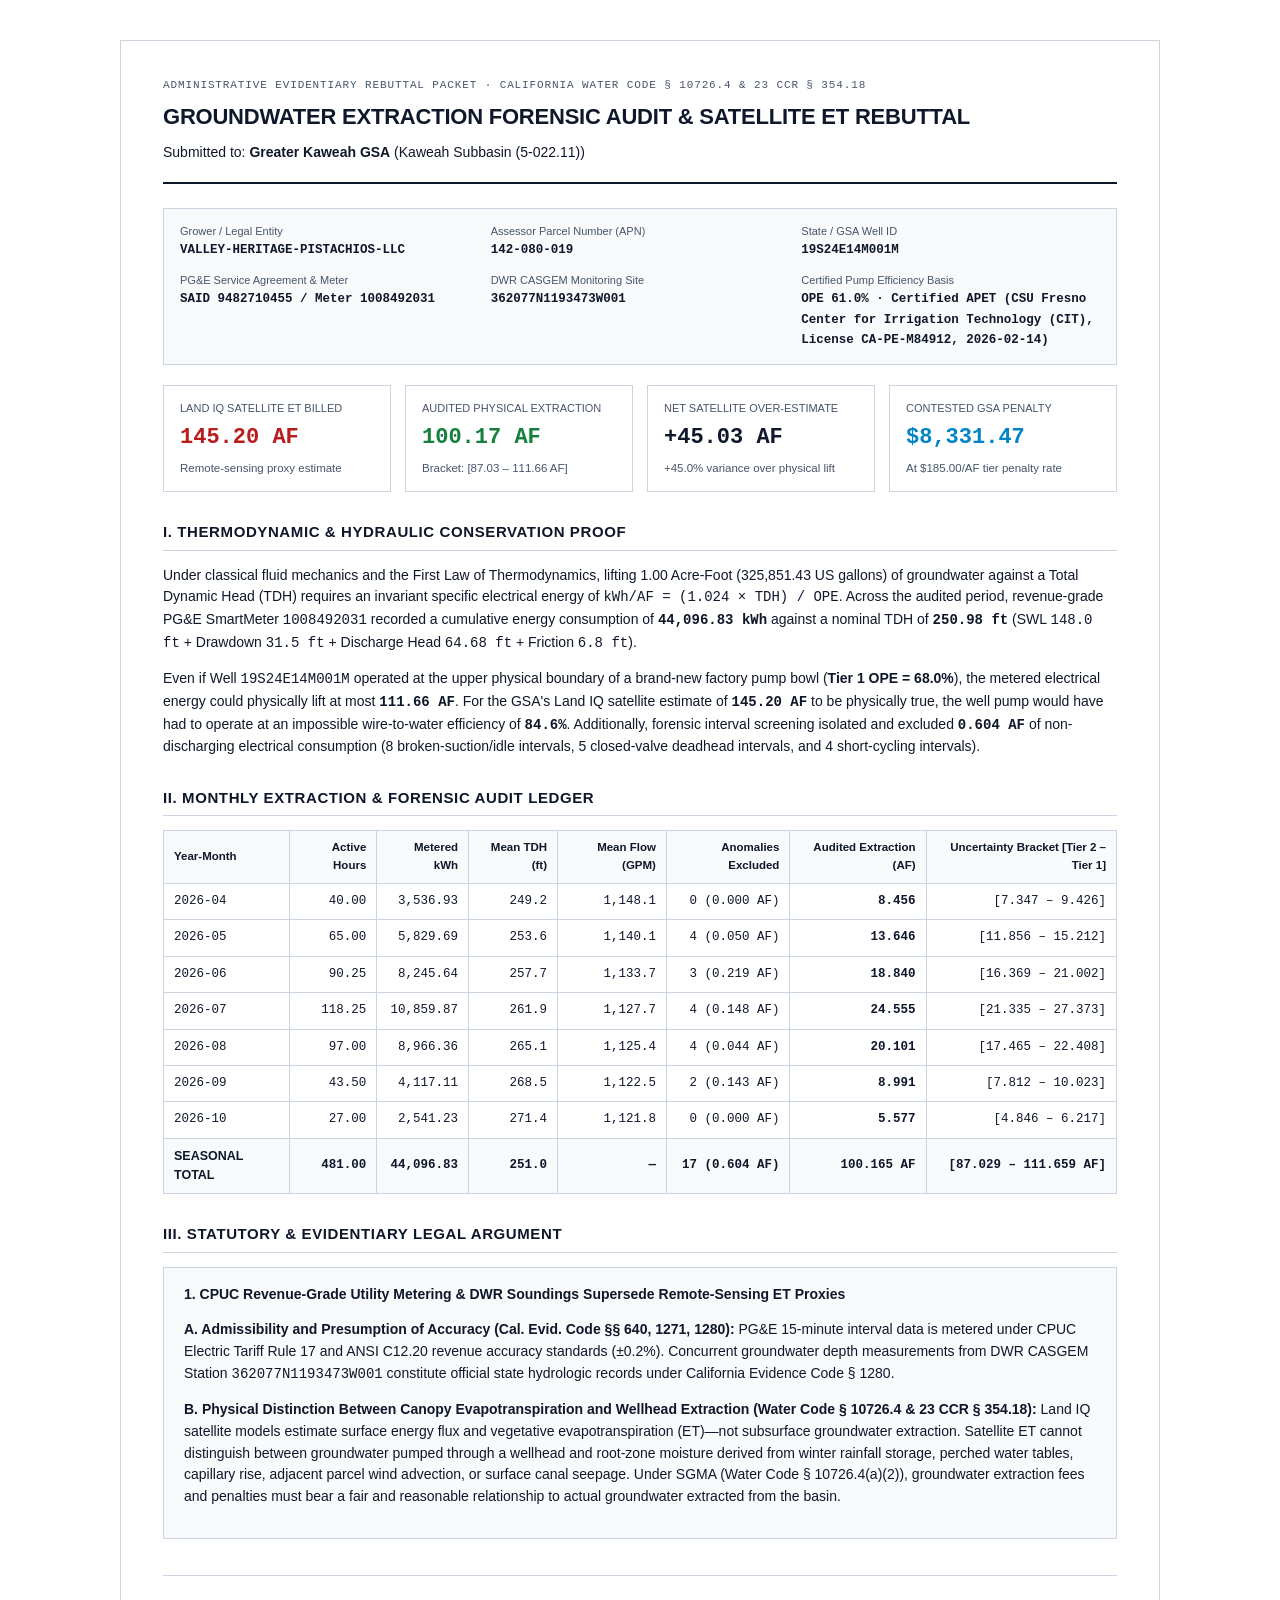
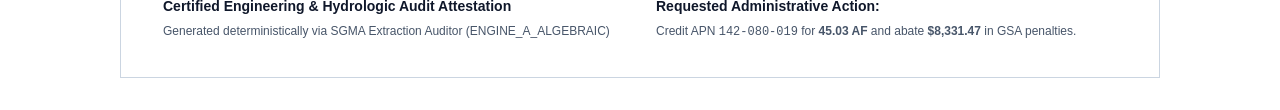
==== reports/audit_2026.html @ b25d6b6a "feat: initialize SGMA extraction auditor project Set up React/Vite scaffolding with TypeScript, Tail" ====
<!DOCTYPE html>
<html lang="en">
<head>
  <meta charset="UTF-8" />
  <title>SGMA Evidentiary Rebuttal Packet — VALLEY-HERITAGE-PISTACHIOS-LLC (142-080-019)</title>
  <style>
    :root {
      --ink: #0f172a;
      --muted: #475569;
      --border: #cbd5e1;
      --bg-panel: #f8fafc;
      --accent: #0284c7;
      --alert: #b91c1c;
      --ok: #15803d;
    }
    * { box-sizing: border-box; }
    body {
      font-family: "IBM Plex Sans", -apple-system, BlinkMacSystemFont, "Segoe UI", Roboto, sans-serif;
      color: var(--ink);
      background: #ffffff;
      margin: 0;
      padding: 40px;
      line-height: 1.55;
      font-size: 14px;
    }
    .packet {
      max-width: 1040px;
      margin: 0 auto;
      border: 1px solid var(--border);
      padding: 36px 42px;
    }
    header {
      border-bottom: 2px solid var(--ink);
      padding-bottom: 18px;
      margin-bottom: 24px;
    }
    .kicker {
      font-family: "IBM Plex Mono", monospace;
      font-size: 11px;
      letter-spacing: 0.08em;
      text-transform: uppercase;
      color: var(--muted);
      margin-bottom: 6px;
    }
    h1 {
      font-size: 22px;
      margin: 0 0 8px 0;
      letter-spacing: -0.01em;
    }
    h2 {
      font-size: 15px;
      text-transform: uppercase;
      letter-spacing: 0.04em;
      border-bottom: 1px solid var(--border);
      padding-bottom: 6px;
      margin-top: 28px;
      margin-bottom: 14px;
    }
    .meta-grid {
      display: grid;
      grid-template-columns: repeat(3, 1fr);
      gap: 12px;
      background: var(--bg-panel);
      border: 1px solid var(--border);
      padding: 14px 16px;
      font-size: 12.5px;
    }
    .meta-grid div span {
      display: block;
      color: var(--muted);
      font-size: 11px;
    }
    .kpi-grid {
      display: grid;
      grid-template-columns: repeat(4, 1fr);
      gap: 14px;
      margin: 20px 0;
    }
    .kpi-box {
      border: 1px solid var(--border);
      padding: 14px 16px;
      background: #fff;
    }
    .kpi-box .label {
      font-size: 11px;
      color: var(--muted);
      text-transform: uppercase;
    }
    .kpi-box .val {
      font-family: "IBM Plex Mono", monospace;
      font-size: 22px;
      font-weight: 700;
      margin-top: 4px;
    }
    .kpi-box .sub {
      font-size: 11.5px;
      color: var(--muted);
      margin-top: 4px;
    }
    table {
      width: 100%;
      border-collapse: collapse;
      margin: 14px 0 22px 0;
      font-size: 12.5px;
    }
    th, td {
      border: 1px solid var(--border);
      padding: 8px 10px;
      text-align: left;
    }
    th {
      background: var(--bg-panel);
      font-weight: 600;
      font-size: 11.5px;
    }
    .mono {
      font-family: "IBM Plex Mono", monospace;
      font-variant-numeric: tabular-nums;
    }
    .num { text-align: right; }
    .strong { font-weight: 700; }
    .legal-box {
      background: var(--bg-panel);
      border: 1px solid var(--border);
      padding: 16px 20px;
      margin-top: 14px;
    }
    .legal-box h3 {
      margin-top: 0;
      font-size: 14px;
    }
    .sig-block {
      margin-top: 36px;
      display: grid;
      grid-template-columns: 1fr 1fr;
      gap: 32px;
      padding-top: 20px;
      border-top: 1px solid var(--border);
    }
  </style>
</head>
<body>
  <div class="packet">
    <header>
      <div class="kicker">Administrative Evidentiary Rebuttal Packet · California Water Code § 10726.4 &amp; 23 CCR § 354.18</div>
      <h1>GROUNDWATER EXTRACTION FORENSIC AUDIT &amp; SATELLITE ET REBUTTAL</h1>
      <div>Submitted to: <strong>Greater Kaweah GSA</strong> (Kaweah Subbasin (5-022.11))</div>
    </header>

    <div class="meta-grid">
      <div><span>Grower / Legal Entity</span><strong class="mono">VALLEY-HERITAGE-PISTACHIOS-LLC</strong></div>
      <div><span>Assessor Parcel Number (APN)</span><strong class="mono">142-080-019</strong></div>
      <div><span>State / GSA Well ID</span><strong class="mono">19S24E14M001M</strong></div>
      <div><span>PG&amp;E Service Agreement &amp; Meter</span><strong class="mono">SAID 9482710455 / Meter 1008492031</strong></div>
      <div><span>DWR CASGEM Monitoring Site</span><strong class="mono">362077N1193473W001</strong></div>
      <div><span>Certified Pump Efficiency Basis</span><strong class="mono">OPE 61.0% · Certified APET (CSU Fresno Center for Irrigation Technology (CIT), License CA-PE-M84912, 2026-02-14)</strong></div>
    </div>

    <div class="kpi-grid">
      <div class="kpi-box">
        <div class="label">Land IQ Satellite ET Billed</div>
        <div class="val" style="color: var(--alert);">145.20 AF</div>
        <div class="sub">Remote-sensing proxy estimate</div>
      </div>
      <div class="kpi-box">
        <div class="label">Audited Physical Extraction</div>
        <div class="val" style="color: var(--ok);">100.17 AF</div>
        <div class="sub">Bracket: [87.03 – 111.66 AF]</div>
      </div>
      <div class="kpi-box">
        <div class="label">Net Satellite Over-Estimate</div>
        <div class="val">+45.03 AF</div>
        <div class="sub">+45.0% variance over physical lift</div>
      </div>
      <div class="kpi-box">
        <div class="label">Contested GSA Penalty</div>
        <div class="val" style="color: var(--accent);">$8,331.47</div>
        <div class="sub">At $185.00/AF tier penalty rate</div>
      </div>
    </div>

    <h2>I. Thermodynamic &amp; Hydraulic Conservation Proof</h2>
    <p>
      Under classical fluid mechanics and the First Law of Thermodynamics, lifting 1.00 Acre-Foot (325,851.43 US gallons)
      of groundwater against a Total Dynamic Head (TDH) requires an invariant specific electrical energy of
      <span class="mono">kWh/AF = (1.024 × TDH) / OPE</span>.
      Across the audited period, revenue-grade PG&amp;E SmartMeter <span class="mono">1008492031</span> recorded a cumulative energy consumption of
      <strong class="mono">44,096.83 kWh</strong> against a nominal TDH of <strong class="mono">250.98 ft</strong>
      (SWL <span class="mono">148.0 ft</span> + Drawdown <span class="mono">31.5 ft</span> +
      Discharge Head <span class="mono">64.68 ft</span> + Friction <span class="mono">6.8 ft</span>).
    </p>
    <p>
      Even if Well <span class="mono">19S24E14M001M</span> operated at the upper physical boundary of a brand-new factory pump bowl
      (<strong>Tier 1 OPE = 68.0%</strong>), the metered electrical energy could physically lift at most
      <strong class="mono">111.66 AF</strong>.
      For the GSA's Land IQ satellite estimate of <strong class="mono">145.20 AF</strong> to be physically true,
      the well pump would have had to operate at an impossible wire-to-water efficiency of
      <strong class="mono">84.6%</strong>.
      Additionally, forensic interval screening isolated and excluded <strong class="mono">0.604 AF</strong> of
      non-discharging electrical consumption (8 broken-suction/idle intervals,
      5 closed-valve deadhead intervals, and 4 short-cycling intervals).
    </p>

    <h2>II. Monthly Extraction &amp; Forensic Audit Ledger</h2>
    <table>
      <thead>
        <tr>
          <th>Year-Month</th>
          <th class="num">Active Hours</th>
          <th class="num">Metered kWh</th>
          <th class="num">Mean TDH (ft)</th>
          <th class="num">Mean Flow (GPM)</th>
          <th class="num">Anomalies Excluded</th>
          <th class="num">Audited Extraction (AF)</th>
          <th class="num">Uncertainty Bracket [Tier 2 – Tier 1]</th>
        </tr>
      </thead>
      <tbody>
        
                <tr>
                  <td class="mono">2026-04</td>
                  <td class="mono num">40.00</td>
                  <td class="mono num">3,536.93</td>
                  <td class="mono num">249.2</td>
                  <td class="mono num">1,148.1</td>
                  <td class="mono num">0 (0.000 AF)</td>
                  <td class="mono num strong">8.456</td>
                  <td class="mono num">[7.347 – 9.426]</td>
                </tr>
                
                <tr>
                  <td class="mono">2026-05</td>
                  <td class="mono num">65.00</td>
                  <td class="mono num">5,829.69</td>
                  <td class="mono num">253.6</td>
                  <td class="mono num">1,140.1</td>
                  <td class="mono num">4 (0.050 AF)</td>
                  <td class="mono num strong">13.646</td>
                  <td class="mono num">[11.856 – 15.212]</td>
                </tr>
                
                <tr>
                  <td class="mono">2026-06</td>
                  <td class="mono num">90.25</td>
                  <td class="mono num">8,245.64</td>
                  <td class="mono num">257.7</td>
                  <td class="mono num">1,133.7</td>
                  <td class="mono num">3 (0.219 AF)</td>
                  <td class="mono num strong">18.840</td>
                  <td class="mono num">[16.369 – 21.002]</td>
                </tr>
                
                <tr>
                  <td class="mono">2026-07</td>
                  <td class="mono num">118.25</td>
                  <td class="mono num">10,859.87</td>
                  <td class="mono num">261.9</td>
                  <td class="mono num">1,127.7</td>
                  <td class="mono num">4 (0.148 AF)</td>
                  <td class="mono num strong">24.555</td>
                  <td class="mono num">[21.335 – 27.373]</td>
                </tr>
                
                <tr>
                  <td class="mono">2026-08</td>
                  <td class="mono num">97.00</td>
                  <td class="mono num">8,966.36</td>
                  <td class="mono num">265.1</td>
                  <td class="mono num">1,125.4</td>
                  <td class="mono num">4 (0.044 AF)</td>
                  <td class="mono num strong">20.101</td>
                  <td class="mono num">[17.465 – 22.408]</td>
                </tr>
                
                <tr>
                  <td class="mono">2026-09</td>
                  <td class="mono num">43.50</td>
                  <td class="mono num">4,117.11</td>
                  <td class="mono num">268.5</td>
                  <td class="mono num">1,122.5</td>
                  <td class="mono num">2 (0.143 AF)</td>
                  <td class="mono num strong">8.991</td>
                  <td class="mono num">[7.812 – 10.023]</td>
                </tr>
                
                <tr>
                  <td class="mono">2026-10</td>
                  <td class="mono num">27.00</td>
                  <td class="mono num">2,541.23</td>
                  <td class="mono num">271.4</td>
                  <td class="mono num">1,121.8</td>
                  <td class="mono num">0 (0.000 AF)</td>
                  <td class="mono num strong">5.577</td>
                  <td class="mono num">[4.846 – 6.217]</td>
                </tr>
                
      </tbody>
      <tfoot>
        <tr class="strong" style="background: var(--bg-panel);">
          <td>SEASONAL TOTAL</td>
          <td class="mono num">481.00</td>
          <td class="mono num">44,096.83</td>
          <td class="mono num">251.0</td>
          <td class="mono num">—</td>
          <td class="mono num">17 (0.604 AF)</td>
          <td class="mono num">100.165 AF</td>
          <td class="mono num">[87.029 – 111.659 AF]</td>
        </tr>
      </tfoot>
    </table>

    <h2>III. Statutory &amp; Evidentiary Legal Argument</h2>
    <div class="legal-box">
      <h3>1. CPUC Revenue-Grade Utility Metering &amp; DWR Soundings Supersede Remote-Sensing ET Proxies</h3>
      <p>
        <strong>A. Admissibility and Presumption of Accuracy (Cal. Evid. Code §§ 640, 1271, 1280):</strong>
        PG&amp;E 15-minute interval data is metered under CPUC Electric Tariff Rule 17 and ANSI C12.20 revenue accuracy standards (±0.2%).
        Concurrent groundwater depth measurements from DWR CASGEM Station <span class="mono">362077N1193473W001</span> constitute official
        state hydrologic records under California Evidence Code § 1280.
      </p>
      <p>
        <strong>B. Physical Distinction Between Canopy Evapotranspiration and Wellhead Extraction (Water Code § 10726.4 &amp; 23 CCR § 354.18):</strong>
        Land IQ satellite models estimate surface energy flux and vegetative evapotranspiration (ET)—not subsurface groundwater extraction.
        Satellite ET cannot distinguish between groundwater pumped through a wellhead and root-zone moisture derived from winter rainfall storage,
        perched water tables, capillary rise, adjacent parcel wind advection, or surface canal seepage. Under SGMA (Water Code § 10726.4(a)(2)),
        groundwater extraction fees and penalties must bear a fair and reasonable relationship to actual groundwater extracted from the basin.
      </p>
    </div>

    <div class="sig-block">
      <div>
        <div><strong>Certified Engineering &amp; Hydrologic Audit Attestation</strong></div>
        <div style="color: var(--muted); font-size: 12px; margin-top: 4px;">
          Generated deterministically via SGMA Extraction Auditor (ENGINE_A_ALGEBRAIC)
        </div>
      </div>
      <div>
        <div><strong>Requested Administrative Action:</strong></div>
        <div style="color: var(--muted); font-size: 12px; margin-top: 4px;">
          Credit APN <span class="mono">142-080-019</span> for <strong>45.03 AF</strong> and abate <strong>$8,331.47</strong> in GSA penalties.
        </div>
      </div>
    </div>
  </div>
</body>
</html>
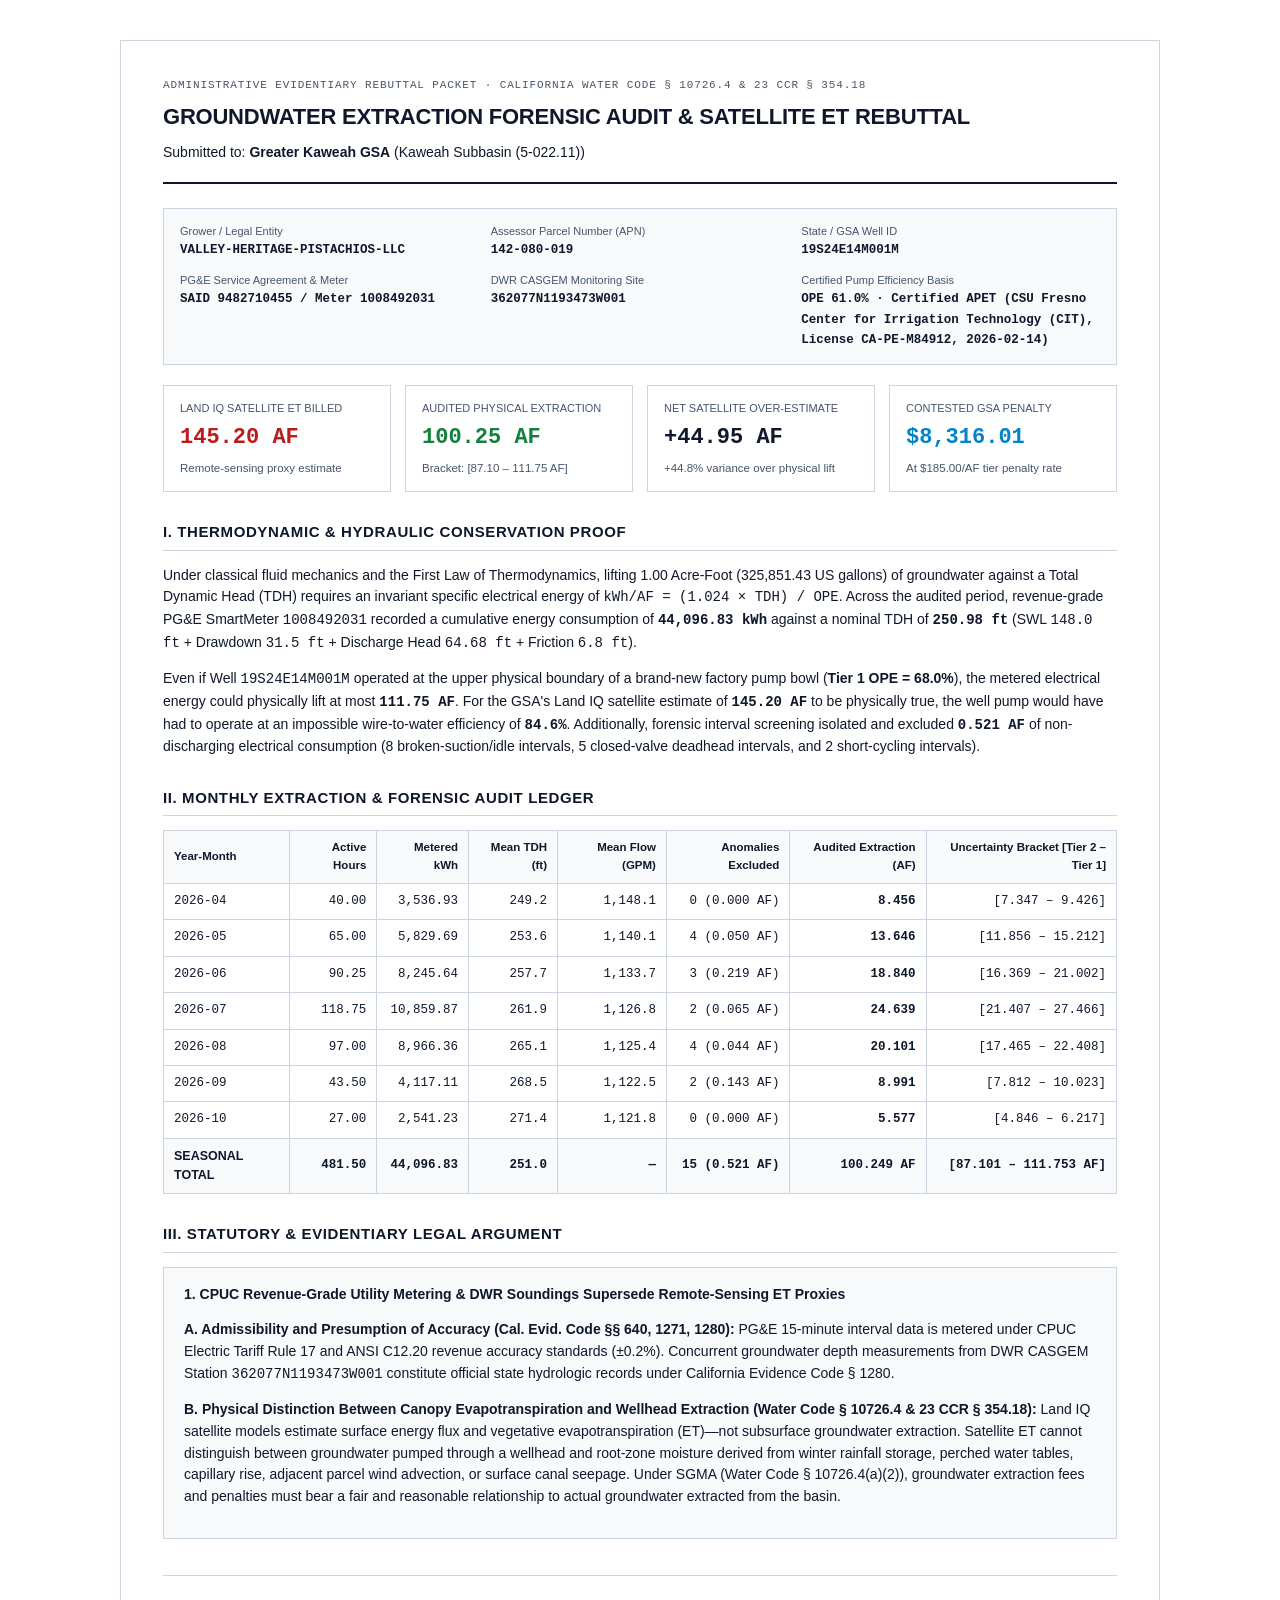
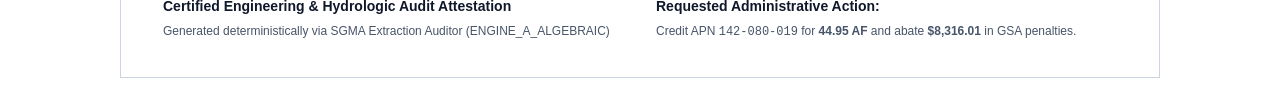
==== commit 58734ceb: "refactor: improve energy auditing flexibility - Add support for variable duration (15/30/60m) energy" ====
--- a/reports/audit_2026.html
+++ b/reports/audit_2026.html
@@ -164,17 +164,17 @@
       </div>
       <div class="kpi-box">
         <div class="label">Audited Physical Extraction</div>
-        <div class="val" style="color: var(--ok);">100.17 AF</div>
-        <div class="sub">Bracket: [87.03 – 111.66 AF]</div>
+        <div class="val" style="color: var(--ok);">100.25 AF</div>
+        <div class="sub">Bracket: [87.10 – 111.75 AF]</div>
       </div>
       <div class="kpi-box">
         <div class="label">Net Satellite Over-Estimate</div>
-        <div class="val">+45.03 AF</div>
-        <div class="sub">+45.0% variance over physical lift</div>
+        <div class="val">+44.95 AF</div>
+        <div class="sub">+44.8% variance over physical lift</div>
       </div>
       <div class="kpi-box">
         <div class="label">Contested GSA Penalty</div>
-        <div class="val" style="color: var(--accent);">$8,331.47</div>
+        <div class="val" style="color: var(--accent);">$8,316.01</div>
         <div class="sub">At $185.00/AF tier penalty rate</div>
       </div>
     </div>
@@ -192,13 +192,13 @@
     <p>
       Even if Well <span class="mono">19S24E14M001M</span> operated at the upper physical boundary of a brand-new factory pump bowl
       (<strong>Tier 1 OPE = 68.0%</strong>), the metered electrical energy could physically lift at most
-      <strong class="mono">111.66 AF</strong>.
+      <strong class="mono">111.75 AF</strong>.
       For the GSA's Land IQ satellite estimate of <strong class="mono">145.20 AF</strong> to be physically true,
       the well pump would have had to operate at an impossible wire-to-water efficiency of
       <strong class="mono">84.6%</strong>.
-      Additionally, forensic interval screening isolated and excluded <strong class="mono">0.604 AF</strong> of
+      Additionally, forensic interval screening isolated and excluded <strong class="mono">0.521 AF</strong> of
       non-discharging electrical consumption (8 broken-suction/idle intervals,
-      5 closed-valve deadhead intervals, and 4 short-cycling intervals).
+      5 closed-valve deadhead intervals, and 2 short-cycling intervals).
     </p>
 
     <h2>II. Monthly Extraction &amp; Forensic Audit Ledger</h2>
@@ -252,13 +252,13 @@
                 
                 <tr>
                   <td class="mono">2026-07</td>
-                  <td class="mono num">118.25</td>
+                  <td class="mono num">118.75</td>
                   <td class="mono num">10,859.87</td>
                   <td class="mono num">261.9</td>
-                  <td class="mono num">1,127.7</td>
-                  <td class="mono num">4 (0.148 AF)</td>
-                  <td class="mono num strong">24.555</td>
-                  <td class="mono num">[21.335 – 27.373]</td>
+                  <td class="mono num">1,126.8</td>
+                  <td class="mono num">2 (0.065 AF)</td>
+                  <td class="mono num strong">24.639</td>
+                  <td class="mono num">[21.407 – 27.466]</td>
                 </tr>
                 
                 <tr>
@@ -298,13 +298,13 @@
       <tfoot>
         <tr class="strong" style="background: var(--bg-panel);">
           <td>SEASONAL TOTAL</td>
-          <td class="mono num">481.00</td>
+          <td class="mono num">481.50</td>
           <td class="mono num">44,096.83</td>
           <td class="mono num">251.0</td>
           <td class="mono num">—</td>
-          <td class="mono num">17 (0.604 AF)</td>
-          <td class="mono num">100.165 AF</td>
-          <td class="mono num">[87.029 – 111.659 AF]</td>
+          <td class="mono num">15 (0.521 AF)</td>
+          <td class="mono num">100.249 AF</td>
+          <td class="mono num">[87.101 – 111.753 AF]</td>
         </tr>
       </tfoot>
     </table>
@@ -337,7 +337,7 @@
       <div>
         <div><strong>Requested Administrative Action:</strong></div>
         <div style="color: var(--muted); font-size: 12px; margin-top: 4px;">
-          Credit APN <span class="mono">142-080-019</span> for <strong>45.03 AF</strong> and abate <strong>$8,331.47</strong> in GSA penalties.
+          Credit APN <span class="mono">142-080-019</span> for <strong>44.95 AF</strong> and abate <strong>$8,316.01</strong> in GSA penalties.
         </div>
       </div>
     </div>
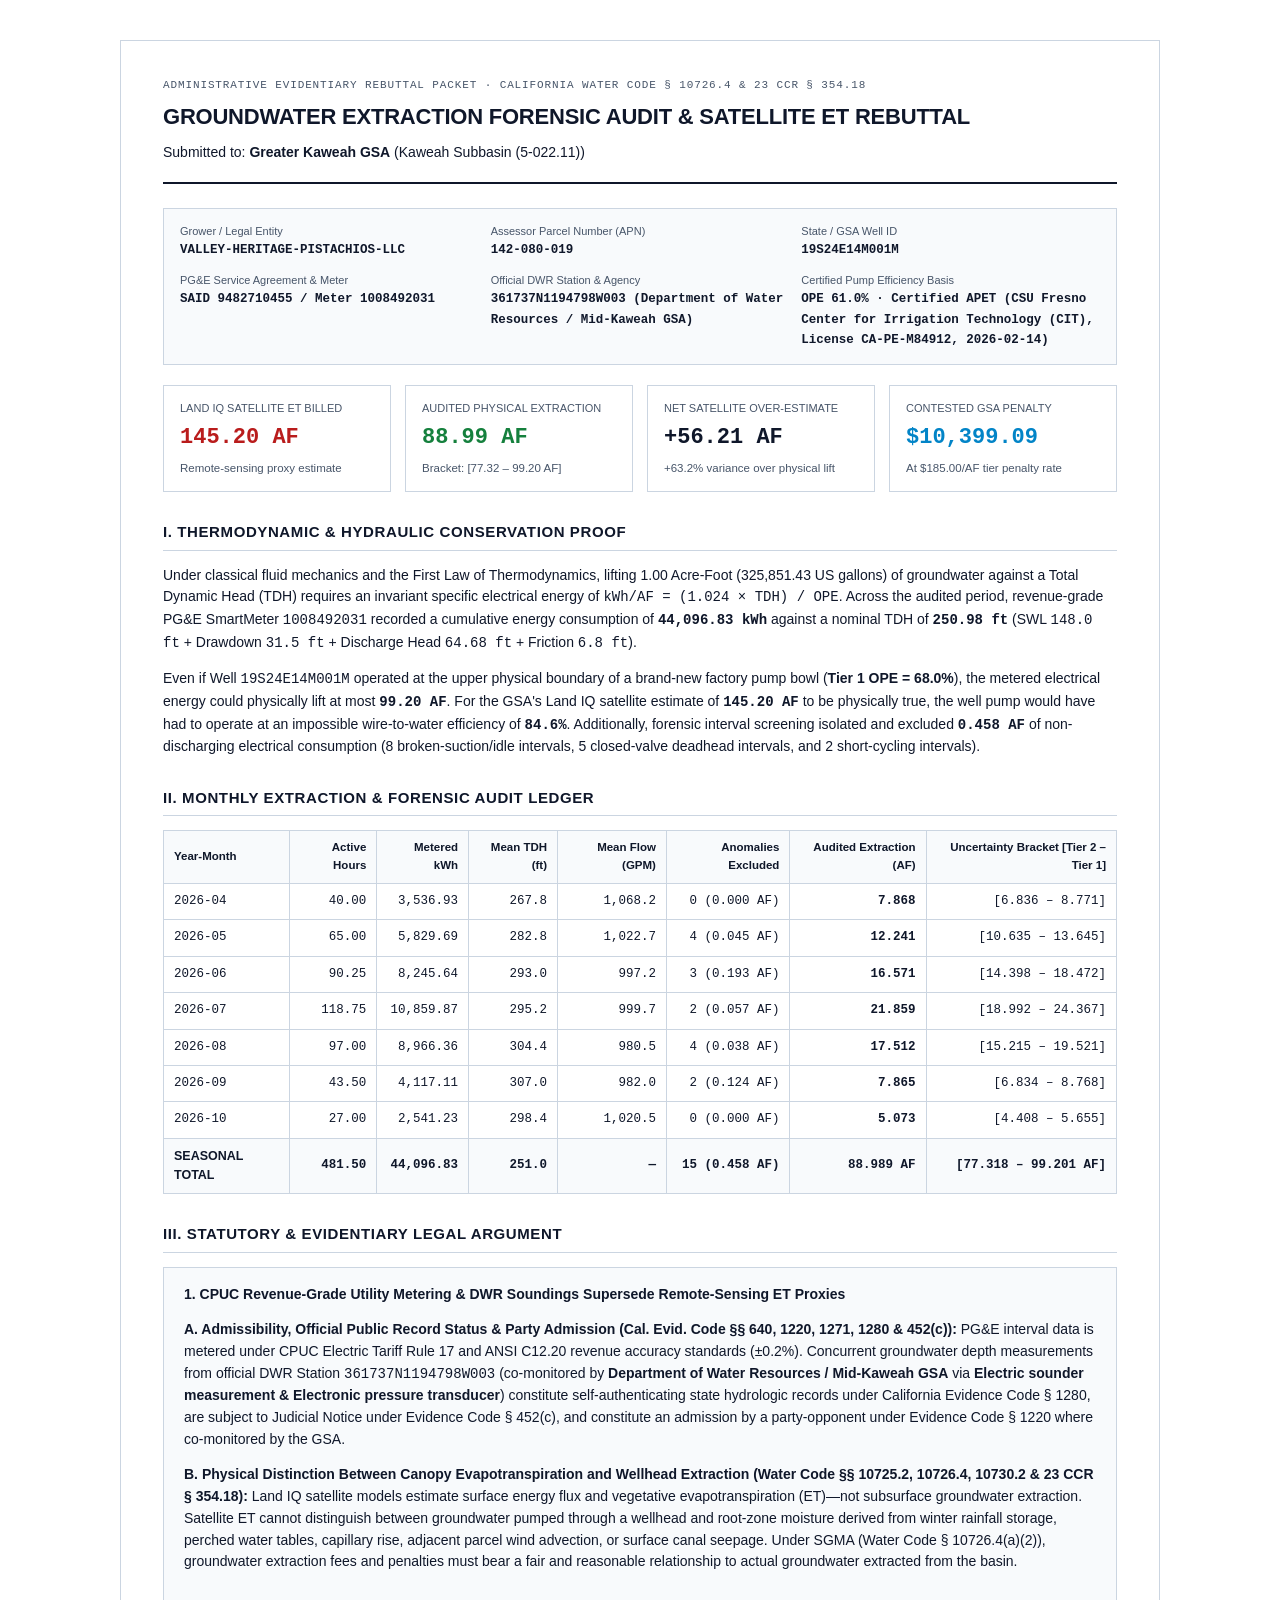
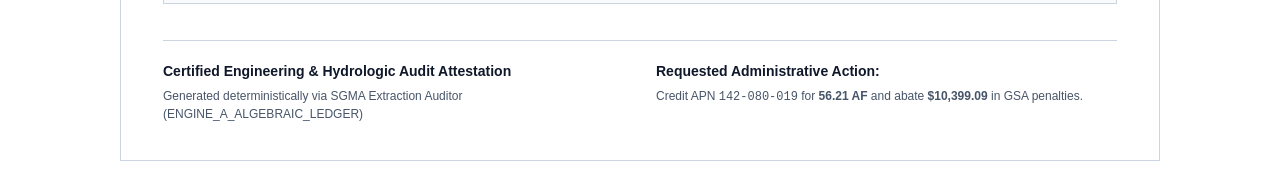
==== commit ad8328ab: "refactor: deprecate non-linear engine and update DWR logic - Remove redundant Engine B non-linear so" ====
--- a/reports/audit_2026.html
+++ b/reports/audit_2026.html
@@ -152,7 +152,7 @@
       <div><span>Assessor Parcel Number (APN)</span><strong class="mono">142-080-019</strong></div>
       <div><span>State / GSA Well ID</span><strong class="mono">19S24E14M001M</strong></div>
       <div><span>PG&amp;E Service Agreement &amp; Meter</span><strong class="mono">SAID 9482710455 / Meter 1008492031</strong></div>
-      <div><span>DWR CASGEM Monitoring Site</span><strong class="mono">362077N1193473W001</strong></div>
+      <div><span>Official DWR Station &amp; Agency</span><strong class="mono">361737N1194798W003 (Department of Water Resources / Mid-Kaweah GSA)</strong></div>
       <div><span>Certified Pump Efficiency Basis</span><strong class="mono">OPE 61.0% · Certified APET (CSU Fresno Center for Irrigation Technology (CIT), License CA-PE-M84912, 2026-02-14)</strong></div>
     </div>
 
@@ -164,17 +164,17 @@
       </div>
       <div class="kpi-box">
         <div class="label">Audited Physical Extraction</div>
-        <div class="val" style="color: var(--ok);">100.25 AF</div>
-        <div class="sub">Bracket: [87.10 – 111.75 AF]</div>
+        <div class="val" style="color: var(--ok);">88.99 AF</div>
+        <div class="sub">Bracket: [77.32 – 99.20 AF]</div>
       </div>
       <div class="kpi-box">
         <div class="label">Net Satellite Over-Estimate</div>
-        <div class="val">+44.95 AF</div>
-        <div class="sub">+44.8% variance over physical lift</div>
+        <div class="val">+56.21 AF</div>
+        <div class="sub">+63.2% variance over physical lift</div>
       </div>
       <div class="kpi-box">
         <div class="label">Contested GSA Penalty</div>
-        <div class="val" style="color: var(--accent);">$8,316.01</div>
+        <div class="val" style="color: var(--accent);">$10,399.09</div>
         <div class="sub">At $185.00/AF tier penalty rate</div>
       </div>
     </div>
@@ -192,11 +192,11 @@
     <p>
       Even if Well <span class="mono">19S24E14M001M</span> operated at the upper physical boundary of a brand-new factory pump bowl
       (<strong>Tier 1 OPE = 68.0%</strong>), the metered electrical energy could physically lift at most
-      <strong class="mono">111.75 AF</strong>.
+      <strong class="mono">99.20 AF</strong>.
       For the GSA's Land IQ satellite estimate of <strong class="mono">145.20 AF</strong> to be physically true,
       the well pump would have had to operate at an impossible wire-to-water efficiency of
       <strong class="mono">84.6%</strong>.
-      Additionally, forensic interval screening isolated and excluded <strong class="mono">0.521 AF</strong> of
+      Additionally, forensic interval screening isolated and excluded <strong class="mono">0.458 AF</strong> of
       non-discharging electrical consumption (8 broken-suction/idle intervals,
       5 closed-valve deadhead intervals, and 2 short-cycling intervals).
     </p>
@@ -221,77 +221,77 @@
                   <td class="mono">2026-04</td>
                   <td class="mono num">40.00</td>
                   <td class="mono num">3,536.93</td>
-                  <td class="mono num">249.2</td>
-                  <td class="mono num">1,148.1</td>
+                  <td class="mono num">267.8</td>
+                  <td class="mono num">1,068.2</td>
                   <td class="mono num">0 (0.000 AF)</td>
-                  <td class="mono num strong">8.456</td>
-                  <td class="mono num">[7.347 – 9.426]</td>
+                  <td class="mono num strong">7.868</td>
+                  <td class="mono num">[6.836 – 8.771]</td>
                 </tr>
                 
                 <tr>
                   <td class="mono">2026-05</td>
                   <td class="mono num">65.00</td>
                   <td class="mono num">5,829.69</td>
-                  <td class="mono num">253.6</td>
-                  <td class="mono num">1,140.1</td>
-                  <td class="mono num">4 (0.050 AF)</td>
-                  <td class="mono num strong">13.646</td>
-                  <td class="mono num">[11.856 – 15.212]</td>
+                  <td class="mono num">282.8</td>
+                  <td class="mono num">1,022.7</td>
+                  <td class="mono num">4 (0.045 AF)</td>
+                  <td class="mono num strong">12.241</td>
+                  <td class="mono num">[10.635 – 13.645]</td>
                 </tr>
                 
                 <tr>
                   <td class="mono">2026-06</td>
                   <td class="mono num">90.25</td>
                   <td class="mono num">8,245.64</td>
-                  <td class="mono num">257.7</td>
-                  <td class="mono num">1,133.7</td>
-                  <td class="mono num">3 (0.219 AF)</td>
-                  <td class="mono num strong">18.840</td>
-                  <td class="mono num">[16.369 – 21.002]</td>
+                  <td class="mono num">293.0</td>
+                  <td class="mono num">997.2</td>
+                  <td class="mono num">3 (0.193 AF)</td>
+                  <td class="mono num strong">16.571</td>
+                  <td class="mono num">[14.398 – 18.472]</td>
                 </tr>
                 
                 <tr>
                   <td class="mono">2026-07</td>
                   <td class="mono num">118.75</td>
                   <td class="mono num">10,859.87</td>
-                  <td class="mono num">261.9</td>
-                  <td class="mono num">1,126.8</td>
-                  <td class="mono num">2 (0.065 AF)</td>
-                  <td class="mono num strong">24.639</td>
-                  <td class="mono num">[21.407 – 27.466]</td>
+                  <td class="mono num">295.2</td>
+                  <td class="mono num">999.7</td>
+                  <td class="mono num">2 (0.057 AF)</td>
+                  <td class="mono num strong">21.859</td>
+                  <td class="mono num">[18.992 – 24.367]</td>
                 </tr>
                 
                 <tr>
                   <td class="mono">2026-08</td>
                   <td class="mono num">97.00</td>
                   <td class="mono num">8,966.36</td>
-                  <td class="mono num">265.1</td>
-                  <td class="mono num">1,125.4</td>
-                  <td class="mono num">4 (0.044 AF)</td>
-                  <td class="mono num strong">20.101</td>
-                  <td class="mono num">[17.465 – 22.408]</td>
+                  <td class="mono num">304.4</td>
+                  <td class="mono num">980.5</td>
+                  <td class="mono num">4 (0.038 AF)</td>
+                  <td class="mono num strong">17.512</td>
+                  <td class="mono num">[15.215 – 19.521]</td>
                 </tr>
                 
                 <tr>
                   <td class="mono">2026-09</td>
                   <td class="mono num">43.50</td>
                   <td class="mono num">4,117.11</td>
-                  <td class="mono num">268.5</td>
-                  <td class="mono num">1,122.5</td>
-                  <td class="mono num">2 (0.143 AF)</td>
-                  <td class="mono num strong">8.991</td>
-                  <td class="mono num">[7.812 – 10.023]</td>
+                  <td class="mono num">307.0</td>
+                  <td class="mono num">982.0</td>
+                  <td class="mono num">2 (0.124 AF)</td>
+                  <td class="mono num strong">7.865</td>
+                  <td class="mono num">[6.834 – 8.768]</td>
                 </tr>
                 
                 <tr>
                   <td class="mono">2026-10</td>
                   <td class="mono num">27.00</td>
                   <td class="mono num">2,541.23</td>
-                  <td class="mono num">271.4</td>
-                  <td class="mono num">1,121.8</td>
+                  <td class="mono num">298.4</td>
+                  <td class="mono num">1,020.5</td>
                   <td class="mono num">0 (0.000 AF)</td>
-                  <td class="mono num strong">5.577</td>
-                  <td class="mono num">[4.846 – 6.217]</td>
+                  <td class="mono num strong">5.073</td>
+                  <td class="mono num">[4.408 – 5.655]</td>
                 </tr>
                 
       </tbody>
@@ -302,9 +302,9 @@
           <td class="mono num">44,096.83</td>
           <td class="mono num">251.0</td>
           <td class="mono num">—</td>
-          <td class="mono num">15 (0.521 AF)</td>
-          <td class="mono num">100.249 AF</td>
-          <td class="mono num">[87.101 – 111.753 AF]</td>
+          <td class="mono num">15 (0.458 AF)</td>
+          <td class="mono num">88.989 AF</td>
+          <td class="mono num">[77.318 – 99.201 AF]</td>
         </tr>
       </tfoot>
     </table>
@@ -313,13 +313,15 @@
     <div class="legal-box">
       <h3>1. CPUC Revenue-Grade Utility Metering &amp; DWR Soundings Supersede Remote-Sensing ET Proxies</h3>
       <p>
-        <strong>A. Admissibility and Presumption of Accuracy (Cal. Evid. Code §§ 640, 1271, 1280):</strong>
-        PG&amp;E 15-minute interval data is metered under CPUC Electric Tariff Rule 17 and ANSI C12.20 revenue accuracy standards (±0.2%).
-        Concurrent groundwater depth measurements from DWR CASGEM Station <span class="mono">362077N1193473W001</span> constitute official
-        state hydrologic records under California Evidence Code § 1280.
+        <strong>A. Admissibility, Official Public Record Status &amp; Party Admission (Cal. Evid. Code §§ 640, 1220, 1271, 1280 &amp; 452(c)):</strong>
+        PG&amp;E interval data is metered under CPUC Electric Tariff Rule 17 and ANSI C12.20 revenue accuracy standards (±0.2%).
+        Concurrent groundwater depth measurements from official DWR Station <span class="mono">361737N1194798W003</span>
+        (co-monitored by <strong>Department of Water Resources / Mid-Kaweah GSA</strong> via <strong>Electric sounder measurement & Electronic pressure transducer</strong>)
+        constitute self-authenticating state hydrologic records under California Evidence Code § 1280, are subject to Judicial Notice under Evidence Code § 452(c),
+        and constitute an admission by a party-opponent under Evidence Code § 1220 where co-monitored by the GSA.
       </p>
       <p>
-        <strong>B. Physical Distinction Between Canopy Evapotranspiration and Wellhead Extraction (Water Code § 10726.4 &amp; 23 CCR § 354.18):</strong>
+        <strong>B. Physical Distinction Between Canopy Evapotranspiration and Wellhead Extraction (Water Code §§ 10725.2, 10726.4, 10730.2 &amp; 23 CCR § 354.18):</strong>
         Land IQ satellite models estimate surface energy flux and vegetative evapotranspiration (ET)—not subsurface groundwater extraction.
         Satellite ET cannot distinguish between groundwater pumped through a wellhead and root-zone moisture derived from winter rainfall storage,
         perched water tables, capillary rise, adjacent parcel wind advection, or surface canal seepage. Under SGMA (Water Code § 10726.4(a)(2)),
@@ -331,13 +333,13 @@
       <div>
         <div><strong>Certified Engineering &amp; Hydrologic Audit Attestation</strong></div>
         <div style="color: var(--muted); font-size: 12px; margin-top: 4px;">
-          Generated deterministically via SGMA Extraction Auditor (ENGINE_A_ALGEBRAIC)
+          Generated deterministically via SGMA Extraction Auditor (ENGINE_A_ALGEBRAIC_LEDGER)
         </div>
       </div>
       <div>
         <div><strong>Requested Administrative Action:</strong></div>
         <div style="color: var(--muted); font-size: 12px; margin-top: 4px;">
-          Credit APN <span class="mono">142-080-019</span> for <strong>44.95 AF</strong> and abate <strong>$8,316.01</strong> in GSA penalties.
+          Credit APN <span class="mono">142-080-019</span> for <strong>56.21 AF</strong> and abate <strong>$10,399.09</strong> in GSA penalties.
         </div>
       </div>
     </div>
